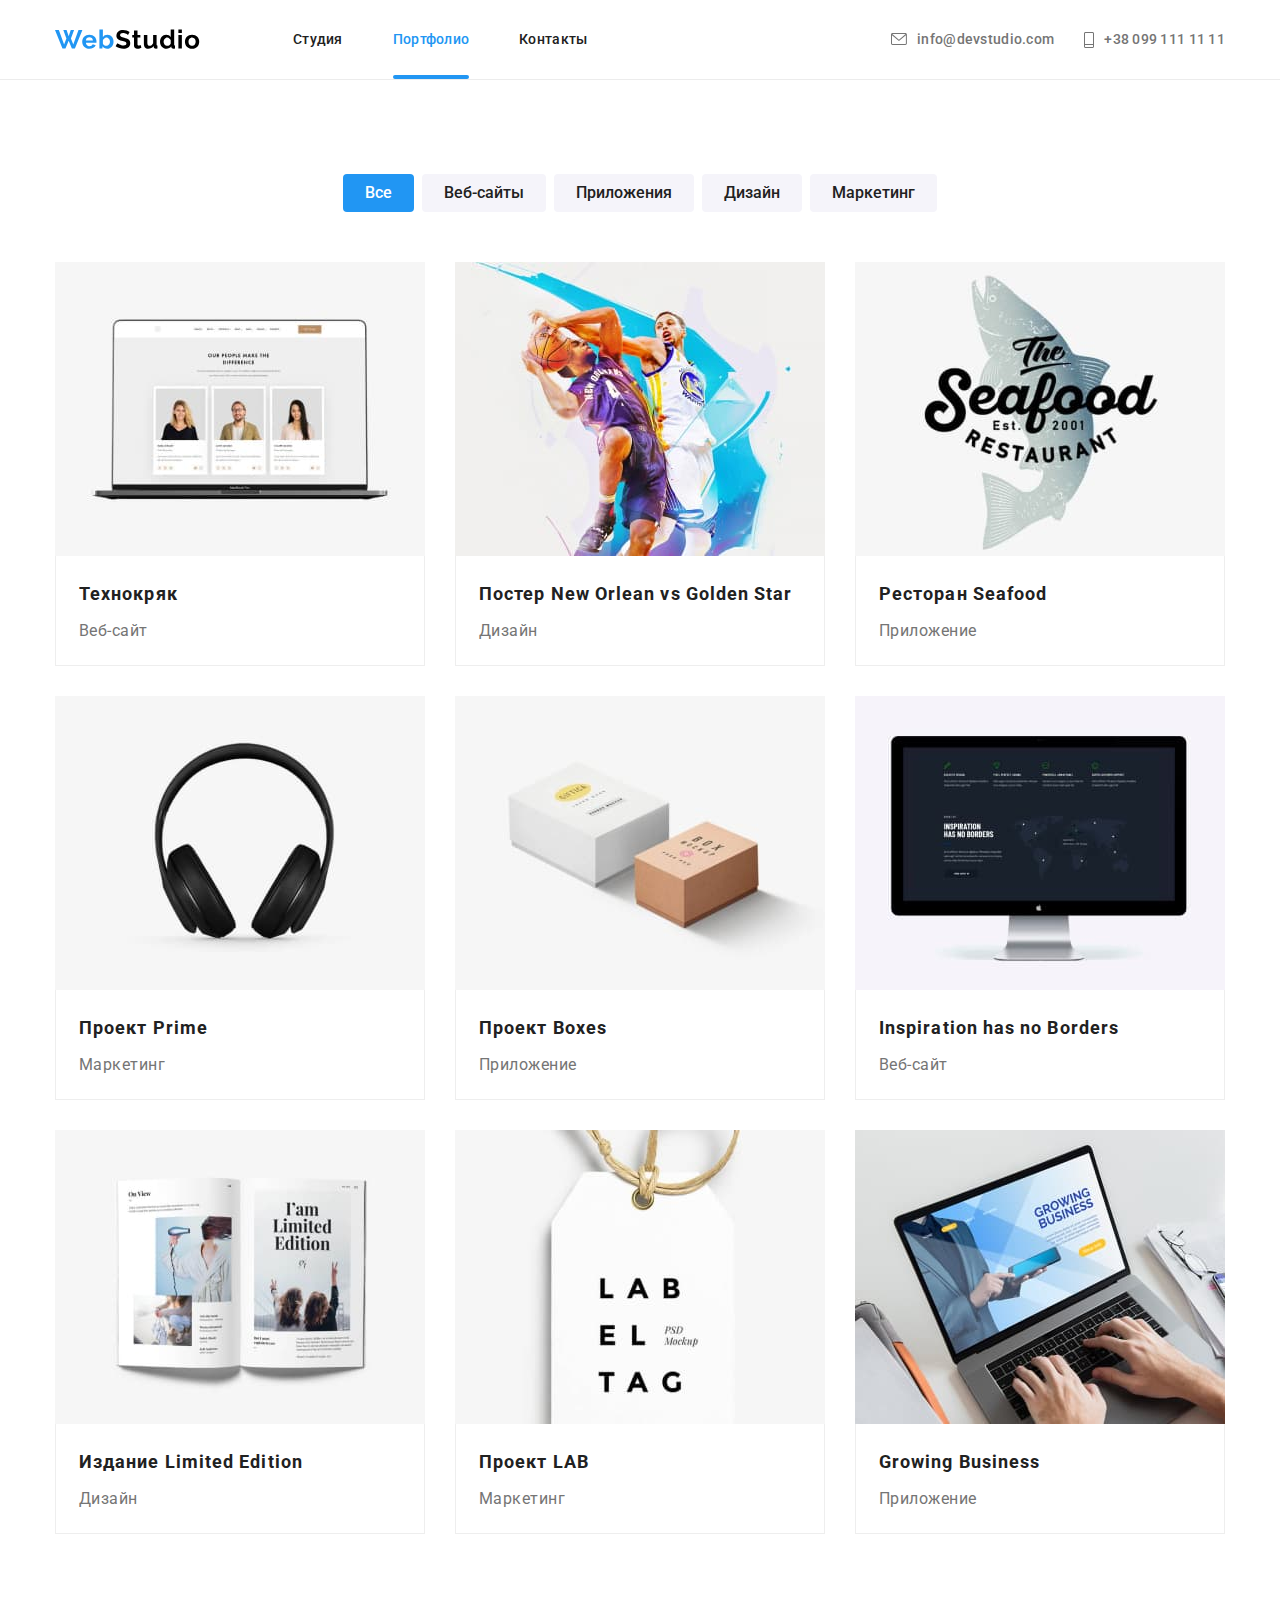
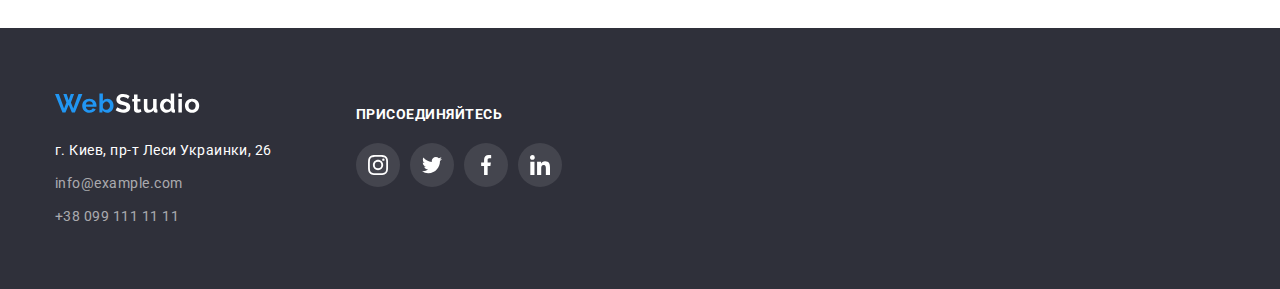
==== portfolio.html @ fe636552 "набил html по форме" ====
<!DOCTYPE html>
<html lang="ru">
<!--HEAD-->

<head>

    <meta charset="UTF-8">
    <meta http-equiv="X-UA-Compatible" content="IE=edge">
    <meta name="viewport" content="width=device-width, initial-scale=1.0">
    <title>Portfolio</title>
    <link rel="preconnect" href="https://fonts.googleapis.com">
    <link rel="preconnect" href="https://fonts.gstatic.com" crossorigin>
    <link
        href="https://fonts.googleapis.com/css2?family=Raleway:wght@700&family=Roboto:wght@400;500;700;900&display=swap"
        rel="stylesheet">
    <link rel="stylesheet"
        href="https://cdnjs.cloudflare.com/ajax/libs/modern-normalize/1.1.0/modern-normalize.min.css">

    <link rel="stylesheet" href="./CSS/styles.css">
</head>

<body class="body">
    <!-- HEADER-->
    <header class="page-header">
        <div class="container page-header-container">

            <nav class="page-nav">

                <a class="link-logo" href="./index.html">
                    <svg class="logo" width="145" height="31">
                        <use href="./images/icons.svg#logo_header"></use>
                    </svg>
                </a>
                <ul class="menu list">
                    <li class="menu-item">
                        <a class="menu-link link " href="./index.html">Студия</a>
                    </li>
                    <li class="menu-item">
                        <a class="menu-link link active" href="">Портфолио</a>
                    </li>
                    <li class="menu-item">
                        <a class="menu-link link" href="">Контакты</a>
                    </li>
                </ul>
            </nav>

            <ul class="list list-contacts">
                <li><a class="link link-mail" href="mailto:info@devstudio.com">
                        <svg class="mail-icon" width="16" height="12">
                            <use href="./images/icons.svg#mail_icon">
                            </use>
                        </svg> info@devstudio.com</a></li>
                <li><a class="link link-tel" href="tel:+380991111111">
                        <svg class="tel-icon" width="10" height="16">
                            <use href="./images/icons.svg#tel_icon">

                            </use>
                        </svg> +38 099 111 11 11</a></li>
            </ul>

        </div>
    </header>
    <!-- Main-->
    <main>
        <!--================Портфолио=====================-->
        <section class="section portfolio-section">
            <div class="container">
                <h1 class="main-title">Портфолио</h1>
                <ul class="list button-list">
                    <li><button class="nav-btn nav-btn-active " type="button">Все</button></li>
                    <li><button class="nav-btn" type="button">Веб-сайты</button></li>
                    <li><button class="nav-btn" type="button">Приложения</button></li>
                    <li><button class="nav-btn" type="button">Дизайн</button></li>
                    <li><button class="nav-btn" type="button">Маркетинг</button></li>
                </ul>

                <ul class="list portfolio-list">
                    <li class="portfolio-list-item">

                        <a class="portfolio-list-link link" href="">
                            <div class="portfolio-wrapper">
                                <img src="./images/portfolio-one.jpg" alt="включенный ноутбок с вебсайтом" width="370">
                                <p class="overlay">
                                    Технокряк это современная площадка распространения коронавируса. Компании используют
                                    эту
                                    платформу для цифрового
                                    шпионажа и атак на защищённые сервера конкурентов.
                                </p>
                            </div>
                            <div class="portfolio-img-thumb">
                                <h2 class="portfolio-list-title">Технокряк</h2>
                                <p class="portfolio-list-text">Веб-сайт</p>
                            </div>
                        </a>
                    </li>
                    <li class="portfolio-list-item">
                        <a class="portfolio-list-link link" href="">
                            <div class="portfolio-wrapper">
                                <img src="./images/portfolio-two.jpg" alt="два баскетболиста играют" width="370">
                                <p class="overlay">
                                    Технокряк это современная площадка распространения коронавируса. Компании используют
                                    эту
                                    платформу для цифрового
                                    шпионажа и атак на защищённые сервера конкурентов.
                                </p>
                            </div>
                            <div class="portfolio-img-thumb">
                                <h2 lang="en" class="portfolio-list-title">Постер New Orlean vs Golden Star</h2>
                                <p class="portfolio-list-text">Дизайн</p>
                            </div>
                        </a>
                    </li>
                    <li class="portfolio-list-item">
                        <a class="portfolio-list-link link" href="">
                            <div class="portfolio-wrapper">
                                <img src="./images/portfolio-three.jpg" alt="логотип ресторана" width="370">
                                <p class="overlay">
                                    Технокряк это современная площадка распространения коронавируса. Компании используют
                                    эту
                                    платформу для цифрового
                                    шпионажа и атак на защищённые сервера конкурентов.
                                </p>
                            </div>
                            <div class="portfolio-img-thumb">
                                <h2 class="portfolio-list-title">Ресторан Seafood</h2>
                                <p class="portfolio-list-text">Приложение</p>
                            </div>
                        </a>
                    </li>
                    <li class="portfolio-list-item">
                        <a class="portfolio-list-link link" href="">
                            <div class="portfolio-wrapper">
                                <img src="./images/portfolio-four.jpg" alt="наушники" width="370">
                                <p class="overlay">
                                    Технокряк это современная площадка распространения коронавируса. Компании используют
                                    эту
                                    платформу для цифрового
                                    шпионажа и атак на защищённые сервера конкурентов.
                                </p>
                            </div>
                            <div class="portfolio-img-thumb">
                                <h2 class="portfolio-list-title">Проект Prime</h2>
                                <p class="portfolio-list-text">Маркетинг</p>
                            </div>
                        </a>
                    </li>
                    <li class="portfolio-list-item">
                        <a class="portfolio-list-link link" href="">
                            <div class="portfolio-wrapper">
                                <img src="./images/portfolio-five.jpg" alt="две прямоугольные коробки" width="370">
                                <p class="overlay">
                                    Технокряк это современная площадка распространения коронавируса. Компании используют
                                    эту
                                    платформу для цифрового
                                    шпионажа и атак на защищённые сервера конкурентов.
                                </p>
                            </div>
                            <div class="portfolio-img-thumb">
                                <h2 class="portfolio-list-title">Проект Boxes</h2>
                                <p class="portfolio-list-text">Приложение</p>
                            </div>
                        </a>
                    </li>
                    <li class="portfolio-list-item">
                        <a class="portfolio-list-link link" href="">
                            <div class="portfolio-wrapper">
                                <img src="./images/portfolio-six.jpg" alt="включенный монитор" width="370">
                                <p class="overlay">
                                    Технокряк это современная площадка распространения коронавируса. Компании используют
                                    эту
                                    платформу для цифрового
                                    шпионажа и атак на защищённые сервера конкурентов.
                                </p>
                            </div>
                            <div class="portfolio-img-thumb">
                                <h2 lang="en" class="portfolio-list-title">Inspiration has no Borders</h2>
                                <p class="portfolio-list-text">Веб-сайт</p>
                            </div>
                        </a>
                    </li>
                    <li class="portfolio-list-item">
                        <a class="portfolio-list-link link" href="">
                            <div class="portfolio-wrapper">
                                <img src="./images/portfolio-seven.jpg" alt="открытый журнал с иллюстрациями"
                                    width="370">
                                <p class="overlay">
                                    Технокряк это современная площадка распространения коронавируса. Компании используют
                                    эту
                                    платформу для цифрового
                                    шпионажа и атак на защищённые сервера конкурентов.
                                </p>
                            </div>
                            <div class="portfolio-img-thumb">
                                <h2 class="portfolio-list-title">Издание Limited Edition</h2>
                                <p class="portfolio-list-text">Дизайн</p>
                            </div>
                        </a>
                    </li>
                    <li class="portfolio-list-item">
                        <a class="portfolio-list-link link" href="">
                            <div class="portfolio-wrapper">
                                <img src="./images/portfolio-eight.jpg" alt="бирка от товара" width="370">
                                <p class="overlay">
                                    Технокряк это современная площадка распространения коронавируса. Компании используют
                                    эту
                                    платформу для цифрового
                                    шпионажа и атак на защищённые сервера конкурентов.
                                </p>
                            </div>
                            <div class="portfolio-img-thumb">
                                <h2 class="portfolio-list-title">Проект LAB</h2>
                                <p class="portfolio-list-text">Маркетинг</p>
                            </div>
                        </a>
                    </li>

                    <li class="portfolio-list-item">
                        <a class="portfolio-list-link link" href="">
                            <div class="portfolio-wrapper">
                                <img src="./images/portfolio-nine.jpg" alt="работник за ноутбуком" width="370">
                                <p class="overlay">
                                    Технокряк это современная площадка распространения коронавируса. Компании используют
                                    эту
                                    платформу для цифрового
                                    шпионажа и атак на защищённые сервера конкурентов.
                                </p>
                            </div>
                            <div class="portfolio-img-thumb">
                                <h2 lang="en" class="portfolio-list-title">Growing Business</h2>
                                <p class="portfolio-list-text">Приложение</p>
                            </div>
                        </a>
                    </li>
                </ul>
            </div>
        </section>


        <!-- Footer-->
        <footer class="footer-section">
            <div class="container footer-container">
                <div class="footer-left">
                    <a class="footer-logo link-logo" href="./index.html">
                        <svg class="logo" width="145" height="31">
                            <use href="./images/icons.svg#logo_footer"></use>
                        </svg>
                    </a>
                    <address class="adress">
                        <ul class="list ">
                            <li class="footer-list-item"><a class="link map "
                                    href="https://goo.gl/maps/AcnR4fPmc63in2pY8" target="_blank"
                                    rel="noreferrer noopener">г.
                                    Киев, пр-т
                                    Леси Украинки,
                                    26</a></li>
                            <li class="footer-list-item"><a class="link footer-link"
                                    href="mailto:info@example.com">info@example.com</a>
                            </li>
                            <li class="footer-list-item"><a class="link footer-link" href="tel:+380991111111">+38 099
                                    111 11
                                    11</a>
                            </li>
                        </ul>
                    </address>
                </div>

                <div class="footer-right">
                    <p class="footer-right-text">присоединяйтесь</p>
                    <ul class="social-list list">
                        <li class="soshial-list-item">
                            <a class="social-list-link footer-social-list-link" href="">
                                <svg class="social-list-icon footer-social-list-icon" width="20" height="20">
                                    <use href="./images/icons.svg#instagram">

                                    </use>
                                </svg>
                            </a>
                        </li>
                        <li class="social-list-item">
                            <a class="social-list-link footer-social-list-link" href="">
                                <svg class="social-list-icon footer-social-list-icon" width="20" height="20">
                                    <use href="./images/icons.svg#twitter">

                                    </use>
                                </svg>
                            </a>
                        </li>
                        <li class="social-list-item">
                            <a class="social-list-link footer-social-list-link" href="">
                                <svg class="social-list-icon footer-social-list-icon" width="20" height="20">
                                    <use href="./images/icons.svg#facebook">

                                    </use>
                                </svg>
                            </a>
                        </li>
                        <li class="social-list-item">
                            <a class="social-list-link footer-social-list-link" href="">
                                <svg class="social-list-icon footer-social-list-icon" width="20" height="20">
                                    <use href="./images/icons.svg#linkedin">

                                    </use>
                                </svg>
                            </a>
                        </li>
                    </ul>


                </div>
            </div>
        </footer>
    </main>
</body>

</html>
---- CSS/styles.css ----
:root {
    --primary-text-color: #212121;
    --acent-color: #2196F3;
    --secondary-text-color: #757575;
    --white-color: #FFFFFF;
    --background-color: #2F303A;
    --footer-link-color: rgba(255, 255, 255, 0.6);
    --nav-button-bg-color: #F5F4FA;
    --portfolio-thumb-border-color: #EEEEEE;
    --team-social-list-and-cliends-icon-color: #AFB1B8;
    --portfolio-overlay-background: rgba(33, 150, 243, 0.9);
    --transition-delay-and-duration: 250ms cubic-bezier(0.4, 0, 0.2, 1);
}

h1,
h2,
h3,
h4,
p {
    margin-top: 0;
    margin-bottom: 0;
}


*::before,
*::after {
    box-sizing: inherit;
}

ul,
ol {
    margin-top: 0;
    margin-bottom: 0;
    padding-left: 0;
}

/* Но в домашке так делать не разрешается*/
img {
    display: block;
}

.container {
    width: 1200px;
    margin-left: auto;
    margin-right: auto;
    padding-left: 15px;
    padding-right: 15px;
}



.body {
    font-family: 'Roboto', sans-serif;
    color: var(--primary-text-color);
    letter-spacing: 0.03em;
}

button {
    cursor: pointer;
}

/*Сброс стилей для ссылок */
.link,
.link-logo {
    text-decoration: none;
    transition: color var(--transition-delay-and-duration);
}

/*Сброс стилей для списков*/
.list {
    list-style: none;
}

/*======================COMPONENTS==========================*/

.section {
    padding-top: 94px;
    padding-bottom: 94px;
}

.section-title {
    font-weight: 700;
    font-size: 36px;
    line-height: 1.17;
    text-align: center;
    margin-bottom: 50px;

}

.features-list-title,
.team-list-title {
    margin-bottom: 10px;
}

/*Логотип*/
.link-logo {
    width: 145px;
    height: 31px;
}


.section {
    padding-top: 94px;
    padding-bottom: 94px;
}

.adress {
    font-style: normal;
}


/*======================/COMPONENTS==========================*/


/*======================HEADER========================*/
.page-header {
    border-bottom: 1px solid #ECECEC;
    padding-top: 24px;
    padding-bottom: 24px;

}

.page-header-container {
    display: flex;
    align-items: center;
    justify-content: space-between;



}

.page-nav {
    display: flex;
    align-items: center;

}

.menu {
    display: flex;
    align-items: center;
}

.list-contacts {
    display: flex;
    align-items: center;


}

.page-nav .link-logo {
    margin-right: 93px;
}

.menu-item:not(:last-child) {
    margin-right: 50px;
}

.menu-link,
.link-mail,
.link-tel {
    font-weight: 500;
    font-size: 14px;
    line-height: 1.14;
    letter-spacing: 0.02em;
    color: inherit;


}

.link-mail,
.link-tel {
    display: flex;
    align-items: center;
    column-gap: 10px;
    color: var(--secondary-text-color);

}

.mail-icon,
.tel-icon {
    fill: currentColor;

}

.link-mail {
    margin-right: 30px;
}

.page-header-container .link:hover,
.page-header-container .link:focus {
    color: var(--acent-color)
}

.active {
    color: var(--acent-color);
    display: block;
    position: relative;
}

.active::after {
    position: absolute;
    display: block;
    content: '';
    width: 100%;
    height: 4px;
    bottom: 0px;
    left: 0px;
    transform: translateY(32px);
    border-radius: 2px;
    background-color: var(--acent-color);


}


/*========================HERO============================*/
.hero-section {
    background-color: #C4C4C4;
    padding-top: 200px;
    padding-bottom: 200px;
    max-width: 1600px;
    margin: 0 auto;
    background-image: linear-gradient(rgba(47, 48, 58, 0.4), rgba(47, 48, 58, 0.4)), url(../images/hero-img.jpg);
    background-repeat: no-repeat;
    background-position: center;
    background-size: cover
}




.hero-title {
    font-weight: 900;
    font-size: 44px;
    line-height: 1.36;
    text-align: center;
    letter-spacing: 0.06em;
    text-transform: uppercase;
    color: var(--white-color);
    margin-bottom: 30px;

}

.modal-btn {
    display: block;
    margin: 0px auto;
    padding-left: 32px;
    padding-right: 32px;
    padding-top: 10px;
    padding-bottom: 10px;
    min-width: 200px;
    min-height: 50px;
    border: none;
    font-weight: 700;
    font-size: 16px;
    line-height: 1.88;
    letter-spacing: 0.06em;
    color: #FFFFFF;
    background-color: var(--acent-color);
    box-shadow: 0px 4px 4px rgba(0, 0, 0, 0.15);
    border-radius: 4px;
    transition: background-color var(--transition-delay-and-duration);
}

.modal-btn:hover,
.modal-btn:focus {
    background-color: #188CE8;
}


/*========================/HERO============================*/


/*=========Особенности(features)=========*/
.features {
    padding-top: 94px;
    padding-bottom: 0px;

}

/*скрываем заголовок */
.features-title {
    position: absolute;
    top: -999999em;
    left: auto;
    width: 1px;
    height: 1px;
    overflow: hidden;
}

.features-list {
    display: flex;
    /*justify-content: space-between;*/
    flex-wrap: wrap;
    gap: 30px;


}

.features-list-box {
    display: flex;
    justify-content: center;
    align-items: center;
    width: 270px;
    height: 120px;
    background-color: #F5F4FA;
    border-radius: 4px;
    margin-bottom: 30px;

}

.features-list-item {
    /* width: 270px;*/
    width: calc((100% - 90px)/4);
}

/*.features-list-item:not(:last-child) {
    margin-right: 30px;
}*/

.features-list-title {
    font-weight: 700;
    font-size: 14px;
    line-height: 1.14;
    text-transform: uppercase;


}

.features-list-text {
    font-size: 14px;
    line-height: 1.71;
    /* or 171% */
    color: var(--secondary-text-color);
}

/*=========/Особенности(features)=========*/



/*=========Чем мы занимаемся=========*/
.work-list {
    display: flex;
    /* как вариант можно использовать justify-content: space-between;*/
    gap: 30px;
    flex-wrap: wrap;

}

.work-list-item {
    position: relative;
}

.work-list-img-thumb {
    position: absolute;
    width: 370px;
    height: 70px;
    padding-top: 27px;
    padding-bottom: 27px;
    background: rgba(47, 48, 58, 0.8);
    transform: translateY(-100%);
    font-weight: 700;
    font-size: 14px;
    line-height: 1.14;
    text-align: center;
    letter-spacing: 0.03em;
    text-transform: uppercase;
    color: var(--white-color);
}

/*=========/Чем мы занимаемся=========*/


/*=========Наша команда(Team)=========*/
.team-section {
    background: #F5F4FA;
    ;
}

.team-list {
    display: flex;
    flex-wrap: wrap;
    /*перенос элементов, если 
    еще будут добавляться карточки с работниками*/
    column-gap: 30px;


}

.team-list-title {
    font-weight: 500;
    font-size: 16px;
    line-height: 1.19;
    text-align: center;


}

.team-list-thumb {
    padding: 30px 10px;
    /*Поставил левый и правый паддинг, чтобы текст не 
    прилипал к краям блока*/
}

.team-list-item {
    background: #FFFFFF;
    width: calc((100% - 90px)/4);
    box-shadow: 0px 1px 3px rgba(0, 0, 0, 0.12), 0px 1px 1px rgba(0, 0, 0, 0.14), 0px 2px 1px rgba(0, 0, 0, 0.2);
    border-radius: 0px 0px 4px 4px;
    /* Надо задавать ширину флекс елементам,
    calc((100% - кол-во_зазоров_в_строке * значение_одного_зазора) 
    / кол-во_элементов_в_строке)*/

}

.team-list-text {

    font-size: 16px;
    line-height: 1.19;
    text-align: center;
    margin-bottom: 16px;


    color: var(--secondary-text-color);

}

.social-list {
    display: flex;
    justify-content: center;
    column-gap: 10px;
}

.social-list-link {
    display: flex;
    width: 44px;
    height: 44px;
    border-radius: 50%;
    background-color: var(--white-color);
    justify-content: center;
    align-items: center;
    transition: background-color var(--transition-delay-and-duration);

}

.social-list-link:hover,
.social-list-link:focus {
    background-color: var(--acent-color)
}

.social-list-icon {
    fill: var(--team-social-list-and-cliends-icon-color);
    transition: fill var(--transition-delay-and-duration);
}

.social-list-link:hover .social-list-icon,
.social-list-link:focus .social-list-icon {
    fill: var(--white-color);
}

/*=========/Наша команда(Team)=========*/
/*============Постоянные клиенты=========*/
.clients-list {
    display: flex;
    justify-content: center;
    column-gap: 30px;
    flex-wrap: wrap;

}

.clients-link {
    display: flex;
    justify-content: center;
    align-items: center;
    width: 170px;
    height: 90px;
    border: 1px solid var(--team-social-list-and-cliends-icon-color);
    border-radius: 4px;
    color: var(--team-social-list-and-cliends-icon-color);
    transition: border-color var(--transition-delay-and-duration),
        color var(--transition-delay-and-duration);

}

.clients-icon {
    fill: currentColor;

}


.clients-link:hover,
.clients-link:focus {
    border-color: var(--acent-color);
    color: var(--acent-color);

}

/*===========Footer=================*/
.footer-section {
    background-color: var(--background-color);
    padding-top: 60px;
    padding-bottom: 60px;

}

.footer-container {
    display: flex;
    column-gap: 70px;
    align-items: baseline;
}

.footer-left {
    min-width: 231px;
}

.footer-logo {
    display: block;
    margin-bottom: 20px;
    width: 145px;
    height: 31px;



}

.footer-list-item:not(:last-child) {
    margin-bottom: 9px;
}

.map,
.footer-link {
    font-size: 14px;
    line-height: 1.71;
    color: var(--white-color);


}

.footer-link {
    color: var(--footer-link-color);
}

.map:focus,
.map:hover {
    color: var(--acent-color);
}

.footer-link:hover,
.footer-link:focus {
    color: var(--acent-color);


}

.footer-right-text {
    font-weight: 700;
    font-size: 14px;
    line-height: 1.14;
    text-transform: uppercase;
    color: var(--white-color);
    margin-bottom: 20px;
}

.footer-social-list-link {
    background-color: rgba(255, 255, 255, 0.1);

}

.footer-social-list-icon {
    fill: var(--white-color);
}



/*===========/Footer=================*/


/*=====================================Portfolio============================================*/
/*Заголовок будет скрыт, поэтому применил параметры с Н1 главной страницы*/
/*скрываем заголовок */


.main-title {

    position: absolute;
    top: -999999em;
    left: auto;
    width: 1px;
    height: 1px;
    overflow: hidden;
}


/*=====================Кнопки портфолио=====================*/
.button-list {
    display: flex;
    justify-content: center;
    column-gap: 8px;
}

.nav-btn {
    /*display: block;*/
    font-family: 'Roboto', sans-serif;
    font-weight: 500;
    font-size: 16px;
    line-height: 1.63;
    text-align: center;
    cursor: pointer;
    color: var(--primary-text-color);
    background-color: var(--nav-button-bg-color);
    border-radius: 4px;
    border: none;
    padding: 6px 22px;
    transition: color var(--transition-delay-and-duration), background-color var(--transition-delay-and-duration);





}

.nav-btn:focus,
.nav-btn:hover {
    color: var(--white-color);
    background-color: var(--acent-color);
    box-shadow: 0px 3px 1px rgba(0, 0, 0, 0.1), 0px 1px 2px rgba(0, 0, 0, 0.08), 0px 2px 2px rgba(0, 0, 0, 0.12);
}

.nav-btn-active {
    background-color: var(--acent-color);
    color: var(--white-color);
}

.button-list {
    margin-bottom: 50px;
}

/*=========================Выполненные проекты=========================*/

.portfolio-list {
    display: flex;
    flex-wrap: wrap;
    gap: 30px;

}

.portfolio-list-item {
    width: calc((100% - 60px)/3);
}

.portfolio-list-link {
    display: block;
}

.portfolio-list-link:hover,
.portfolio-list-link:focus {
    box-shadow: 0px 1px 1px rgba(0, 0, 0, 0.12), 0px 4px 4px rgba(0, 0, 0, 0.06), 1px 4px 6px rgba(0, 0, 0, 0.16);
}

.portfolio-list-title {
    font-weight: 700;
    font-size: 18px;
    line-height: 2;
    letter-spacing: 0.06em;
    margin-bottom: 4px;
    color: var(--primary-text-color);
}

.portfolio-list-text {

    font-size: 16px;
    line-height: 1.88;
    color: var(--secondary-text-color);

}

.portfolio-img-thumb {
    padding-left: 23px;
    padding-right: 23px;
    padding-top: 20px;
    padding-bottom: 19px;
    border: 1px solid var(--portfolio-thumb-border-color);
    border-top: none;

}

/*================Overlay=====================*/
.portfolio-wrapper {
    position: relative;
    overflow: hidden;
}

.overlay {
    position: absolute;
    top: 0px;
    left: 0px;
    width: 100%;
    height: 100%;
    transform: translate(0, 100%);
    transition: transform var(--transition-delay-and-duration);
    color: var(--white-color);
    background-color: var(--portfolio-overlay-background);
    font-size: 18px;
    line-height: 1.56;
    letter-spacing: 0.03em;
    padding: 63px 24px;


}


.portfolio-list-link:focus .overlay,
.portfolio-list-link:hover .overlay {
    transform: translateY(0%);

}


/*===========/Portfolio=================*/
/*===============MODAL WINDOW==============*/
.backdrop {
    position: fixed;
    z-index: 100;
    top: 0px;
    left: 0px;
    width: 100%;
    height: 100%;
    background-color: rgba(0, 0, 0, 0.2);
    ;
    transition: visibility var(--transition-delay-and-duration),
        opacity var(--transition-delay-and-duration);
}

/*.backdrop.is-hidden {
    opacity: 0;
    visibility: hidden;
    pointer-events: none;
}
*/
.modal {

    position: absolute;
    top: 50%;
    left: 50%;
    transform: translate(-50%, -50%);
    width: 528px;
    height: 581px;
    background-color: #FFFFFF;
    box-shadow: 0px 1px 3px rgba(0, 0, 0, 0.12), 0px 1px 1px rgba(0, 0, 0, 0.14), 0px 2px 1px rgba(0, 0, 0, 0.2);
    border-radius: 4px;
    padding: 40px 40px;

}

.modal-close-btn {
    position: absolute;
    top: 8px;
    right: 8px;
    display: flex;
    justify-content: center;
    align-items: center;
    width: 30px;
    height: 30px;
    padding: 0;
    background: #FFFFFF;
    border: 1px solid rgba(0, 0, 0, 0.1);
    border-radius: 50%;
    transition: border-color, var(--transition-delay-and-duration);
}

.modal-close-btn:focus,
.modal-close-btn:hover {
    border-color: var(--acent-color);

}

.modal-close-btn-icon {
    transition: fill var(--transition-delay-and-duration);
}

.modal-close-btn:focus .modal-close-btn-icon,
.modal-close-btn:hover .modal-close-btn-icon {
    fill: var(--acent-color);
}
.modal-form-main-text{
    font-weight: 700;
        font-size: 20px;
        line-height: 1.15;
        text-align: center;
             color: var(--primary-text-color);
}
.contact-form-input{
    display: block;
}



/*====================FORM========================*/
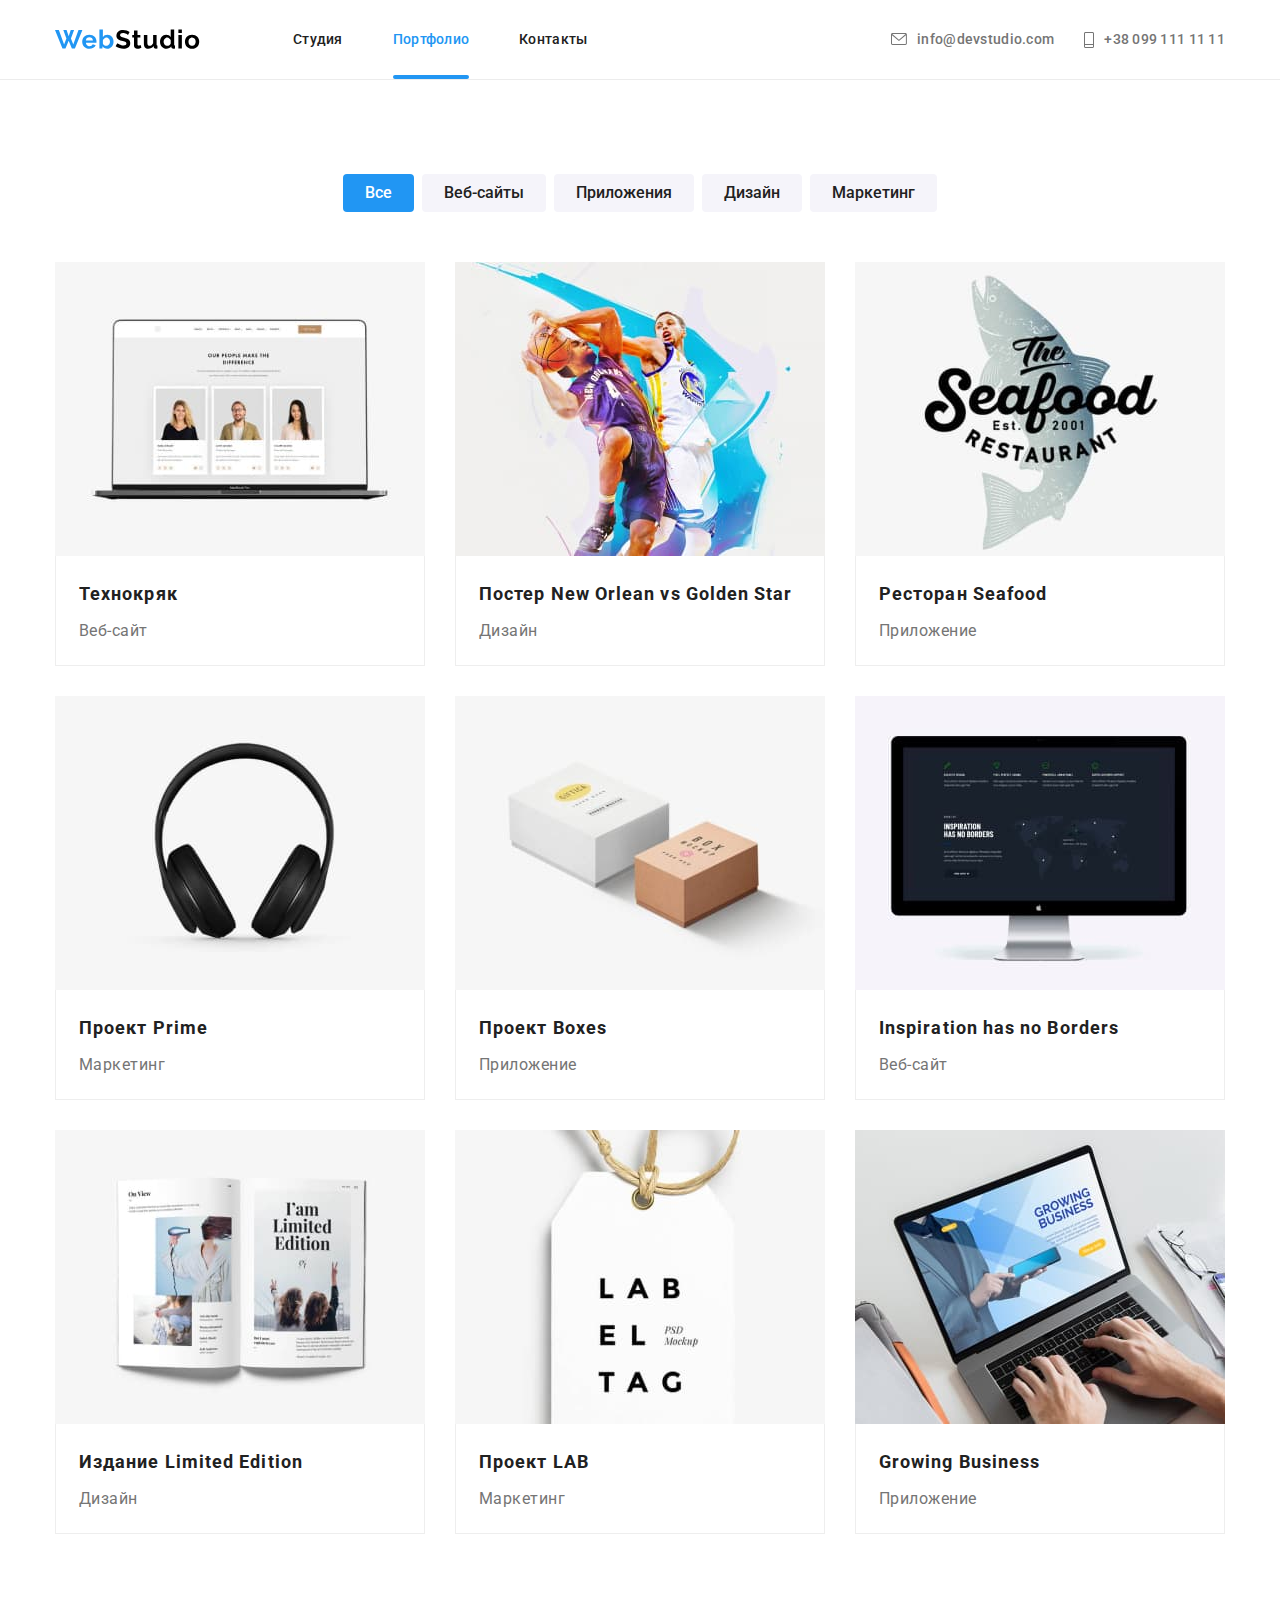
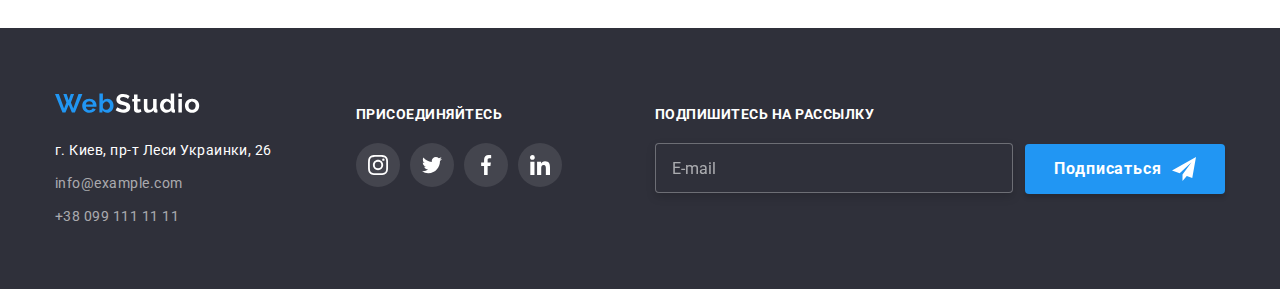
==== commit a8f613ae: "финиш" ====
--- a/portfolio.html
+++ b/portfolio.html
@@ -271,7 +271,6 @@
                             <a class="social-list-link footer-social-list-link" href="">
                                 <svg class="social-list-icon footer-social-list-icon" width="20" height="20">
                                     <use href="./images/icons.svg#instagram">
-
                                     </use>
                                 </svg>
                             </a>
@@ -280,7 +279,6 @@
                             <a class="social-list-link footer-social-list-link" href="">
                                 <svg class="social-list-icon footer-social-list-icon" width="20" height="20">
                                     <use href="./images/icons.svg#twitter">
-
                                     </use>
                                 </svg>
                             </a>
@@ -289,7 +287,6 @@
                             <a class="social-list-link footer-social-list-link" href="">
                                 <svg class="social-list-icon footer-social-list-icon" width="20" height="20">
                                     <use href="./images/icons.svg#facebook">
-
                                     </use>
                                 </svg>
                             </a>
@@ -298,15 +295,27 @@
                             <a class="social-list-link footer-social-list-link" href="">
                                 <svg class="social-list-icon footer-social-list-icon" width="20" height="20">
                                     <use href="./images/icons.svg#linkedin">
-
                                     </use>
                                 </svg>
                             </a>
                         </li>
                     </ul>
-
-
                 </div>
+                <div>
+                    <form>
+                        <p class="footer-right-text">Подпишитесь на рассылку</p>
+                        <div class="footer-form-wrapper">
+                            <input type="email" class="footer-form-input" required placeholder="E-mail">
+
+                            <button class="footer-btn modal-btn" type="submit">
+                                <span>Подписаться</span><svg class="footer-icon-send" width="24" height="24">
+                                    <use href="./images/icons.svg#icon_send"></use>
+                                </svg></button>
+
+                        </div>
+                    </form>
+                </div>
+
             </div>
         </footer>
     </main>
--- a/CSS/styles.css
+++ b/CSS/styles.css
@@ -1,15 +1,15 @@
 :root {
-    --primary-text-color: #212121;
-    --acent-color: #2196F3;
-    --secondary-text-color: #757575;
-    --white-color: #FFFFFF;
-    --background-color: #2F303A;
-    --footer-link-color: rgba(255, 255, 255, 0.6);
-    --nav-button-bg-color: #F5F4FA;
-    --portfolio-thumb-border-color: #EEEEEE;
-    --team-social-list-and-cliends-icon-color: #AFB1B8;
-    --portfolio-overlay-background: rgba(33, 150, 243, 0.9);
-    --transition-delay-and-duration: 250ms cubic-bezier(0.4, 0, 0.2, 1);
+  --primary-text-color: #212121;
+  --acent-color: #2196f3;
+  --secondary-text-color: #757575;
+  --white-color: #ffffff;
+  --background-color: #2f303a;
+  --footer-link-color: rgba(255, 255, 255, 0.6);
+  --nav-button-bg-color: #f5f4fa;
+  --portfolio-thumb-border-color: #eeeeee;
+  --team-social-list-and-cliends-icon-color: #afb1b8;
+  --portfolio-overlay-background: rgba(33, 150, 243, 0.9);
+  --transition-delay-and-duration: 250ms cubic-bezier(0.4, 0, 0.2, 1);
 }
 
 h1,
@@ -17,301 +17,280 @@
 h3,
 h4,
 p {
-    margin-top: 0;
-    margin-bottom: 0;
-}
-
+  margin-top: 0;
+  margin-bottom: 0;
+}
 
 *::before,
 *::after {
-    box-sizing: inherit;
+  box-sizing: inherit;
 }
 
 ul,
 ol {
-    margin-top: 0;
-    margin-bottom: 0;
-    padding-left: 0;
+  margin-top: 0;
+  margin-bottom: 0;
+  padding-left: 0;
 }
 
 /* Но в домашке так делать не разрешается*/
 img {
-    display: block;
+  display: block;
 }
 
 .container {
-    width: 1200px;
-    margin-left: auto;
-    margin-right: auto;
-    padding-left: 15px;
-    padding-right: 15px;
-}
-
-
+  width: 1200px;
+  margin-left: auto;
+  margin-right: auto;
+  padding-left: 15px;
+  padding-right: 15px;
+}
 
 .body {
-    font-family: 'Roboto', sans-serif;
-    color: var(--primary-text-color);
-    letter-spacing: 0.03em;
+  font-family: 'Roboto', sans-serif;
+  color: var(--primary-text-color);
+  letter-spacing: 0.03em;
 }
 
 button {
-    cursor: pointer;
+  cursor: pointer;
 }
 
 /*Сброс стилей для ссылок */
 .link,
 .link-logo {
-    text-decoration: none;
-    transition: color var(--transition-delay-and-duration);
+  text-decoration: none;
+  transition: color var(--transition-delay-and-duration);
 }
 
 /*Сброс стилей для списков*/
 .list {
-    list-style: none;
+  list-style: none;
 }
 
 /*======================COMPONENTS==========================*/
 
 .section {
-    padding-top: 94px;
-    padding-bottom: 94px;
+  padding-top: 94px;
+  padding-bottom: 94px;
 }
 
 .section-title {
-    font-weight: 700;
-    font-size: 36px;
-    line-height: 1.17;
-    text-align: center;
-    margin-bottom: 50px;
-
+  font-weight: 700;
+  font-size: 36px;
+  line-height: 1.17;
+  text-align: center;
+  margin-bottom: 50px;
 }
 
 .features-list-title,
 .team-list-title {
-    margin-bottom: 10px;
+  margin-bottom: 10px;
 }
 
 /*Логотип*/
 .link-logo {
-    width: 145px;
-    height: 31px;
-}
-
+  width: 145px;
+  height: 31px;
+}
 
 .section {
-    padding-top: 94px;
-    padding-bottom: 94px;
+  padding-top: 94px;
+  padding-bottom: 94px;
 }
 
 .adress {
-    font-style: normal;
-}
-
-
+  font-style: normal;
+}
+.visually-hidden {
+  position: absolute;
+  width: 1px;
+  height: 1px;
+  margin: -1px;
+  padding: 0;
+  overflow: hidden;
+  border: 0;
+  clip: rect(0 0 0 0);
+}
 /*======================/COMPONENTS==========================*/
-
 
 /*======================HEADER========================*/
 .page-header {
-    border-bottom: 1px solid #ECECEC;
-    padding-top: 24px;
-    padding-bottom: 24px;
-
+  border-bottom: 1px solid #ececec;
+  padding-top: 24px;
+  padding-bottom: 24px;
 }
 
 .page-header-container {
-    display: flex;
-    align-items: center;
-    justify-content: space-between;
-
-
-
+  display: flex;
+  align-items: center;
+  justify-content: space-between;
 }
 
 .page-nav {
-    display: flex;
-    align-items: center;
-
+  display: flex;
+  align-items: center;
 }
 
 .menu {
-    display: flex;
-    align-items: center;
+  display: flex;
+  align-items: center;
 }
 
 .list-contacts {
-    display: flex;
-    align-items: center;
-
-
+  display: flex;
+  align-items: center;
 }
 
 .page-nav .link-logo {
-    margin-right: 93px;
+  margin-right: 93px;
 }
 
 .menu-item:not(:last-child) {
-    margin-right: 50px;
+  margin-right: 50px;
 }
 
 .menu-link,
 .link-mail,
 .link-tel {
-    font-weight: 500;
-    font-size: 14px;
-    line-height: 1.14;
-    letter-spacing: 0.02em;
-    color: inherit;
-
-
+  font-weight: 500;
+  font-size: 14px;
+  line-height: 1.14;
+  letter-spacing: 0.02em;
+  color: inherit;
 }
 
 .link-mail,
 .link-tel {
-    display: flex;
-    align-items: center;
-    column-gap: 10px;
-    color: var(--secondary-text-color);
-
+  display: flex;
+  align-items: center;
+  column-gap: 10px;
+  color: var(--secondary-text-color);
 }
 
 .mail-icon,
 .tel-icon {
-    fill: currentColor;
-
+  fill: currentColor;
 }
 
 .link-mail {
-    margin-right: 30px;
+  margin-right: 30px;
 }
 
 .page-header-container .link:hover,
 .page-header-container .link:focus {
-    color: var(--acent-color)
+  color: var(--acent-color);
 }
 
 .active {
-    color: var(--acent-color);
-    display: block;
-    position: relative;
+  color: var(--acent-color);
+  display: block;
+  position: relative;
 }
 
 .active::after {
-    position: absolute;
-    display: block;
-    content: '';
-    width: 100%;
-    height: 4px;
-    bottom: 0px;
-    left: 0px;
-    transform: translateY(32px);
-    border-radius: 2px;
-    background-color: var(--acent-color);
-
-
-}
-
+  position: absolute;
+  display: block;
+  content: '';
+  width: 100%;
+  height: 4px;
+  bottom: 0px;
+  left: 0px;
+  transform: translateY(32px);
+  border-radius: 2px;
+  background-color: var(--acent-color);
+}
 
 /*========================HERO============================*/
 .hero-section {
-    background-color: #C4C4C4;
-    padding-top: 200px;
-    padding-bottom: 200px;
-    max-width: 1600px;
-    margin: 0 auto;
-    background-image: linear-gradient(rgba(47, 48, 58, 0.4), rgba(47, 48, 58, 0.4)), url(../images/hero-img.jpg);
-    background-repeat: no-repeat;
-    background-position: center;
-    background-size: cover
-}
-
-
-
+  background-color: #c4c4c4;
+  padding-top: 200px;
+  padding-bottom: 200px;
+  max-width: 1600px;
+  margin: 0 auto;
+  background-image: linear-gradient(rgba(47, 48, 58, 0.4), rgba(47, 48, 58, 0.4)),
+    url(../images/hero-img.jpg);
+  background-repeat: no-repeat;
+  background-position: center;
+  background-size: cover;
+}
 
 .hero-title {
-    font-weight: 900;
-    font-size: 44px;
-    line-height: 1.36;
-    text-align: center;
-    letter-spacing: 0.06em;
-    text-transform: uppercase;
-    color: var(--white-color);
-    margin-bottom: 30px;
-
+  font-weight: 900;
+  font-size: 44px;
+  line-height: 1.36;
+  text-align: center;
+  letter-spacing: 0.06em;
+  text-transform: uppercase;
+  color: var(--white-color);
+  margin-bottom: 30px;
 }
 
 .modal-btn {
-    display: block;
-    margin: 0px auto;
-    padding-left: 32px;
-    padding-right: 32px;
-    padding-top: 10px;
-    padding-bottom: 10px;
-    min-width: 200px;
-    min-height: 50px;
-    border: none;
-    font-weight: 700;
-    font-size: 16px;
-    line-height: 1.88;
-    letter-spacing: 0.06em;
-    color: #FFFFFF;
-    background-color: var(--acent-color);
-    box-shadow: 0px 4px 4px rgba(0, 0, 0, 0.15);
-    border-radius: 4px;
-    transition: background-color var(--transition-delay-and-duration);
+  display: block;
+  margin: 0px auto;
+  padding-left: 10px;
+  padding-right: 10px;
+  padding-top: 10px;
+  padding-bottom: 10px;
+  min-width: 200px;
+  min-height: 50px;
+  border: none;
+  font-weight: 700;
+  font-size: 16px;
+  line-height: 1.88;
+  letter-spacing: 0.06em;
+  color: var(--white-color);
+  background-color: var(--acent-color);
+  box-shadow: 0px 4px 4px rgba(0, 0, 0, 0.15);
+  border-radius: 4px;
+  transition: background-color var(--transition-delay-and-duration);
 }
 
 .modal-btn:hover,
 .modal-btn:focus {
-    background-color: #188CE8;
-}
-
+  background-color: #188ce8;
+}
 
 /*========================/HERO============================*/
-
 
 /*=========Особенности(features)=========*/
 .features {
-    padding-top: 94px;
-    padding-bottom: 0px;
-
+  padding-top: 94px;
+  padding-bottom: 0px;
 }
 
 /*скрываем заголовок */
 .features-title {
-    position: absolute;
-    top: -999999em;
-    left: auto;
-    width: 1px;
-    height: 1px;
-    overflow: hidden;
+  position: absolute;
+  top: -999999em;
+  left: auto;
+  width: 1px;
+  height: 1px;
+  overflow: hidden;
 }
 
 .features-list {
-    display: flex;
-    /*justify-content: space-between;*/
-    flex-wrap: wrap;
-    gap: 30px;
-
-
+  display: flex;
+  /*justify-content: space-between;*/
+  flex-wrap: wrap;
+  gap: 30px;
 }
 
 .features-list-box {
-    display: flex;
-    justify-content: center;
-    align-items: center;
-    width: 270px;
-    height: 120px;
-    background-color: #F5F4FA;
-    border-radius: 4px;
-    margin-bottom: 30px;
-
+  display: flex;
+  justify-content: center;
+  align-items: center;
+  width: 270px;
+  height: 120px;
+  background-color: #f5f4fa;
+  border-radius: 4px;
+  margin-bottom: 30px;
 }
 
 .features-list-item {
-    /* width: 270px;*/
-    width: calc((100% - 90px)/4);
+  /* width: 270px;*/
+  width: calc((100% - 90px) / 4);
 }
 
 /*.features-list-item:not(:last-child) {
@@ -319,480 +298,558 @@
 }*/
 
 .features-list-title {
-    font-weight: 700;
-    font-size: 14px;
-    line-height: 1.14;
-    text-transform: uppercase;
-
-
+  font-weight: 700;
+  font-size: 14px;
+  line-height: 1.14;
+  text-transform: uppercase;
 }
 
 .features-list-text {
-    font-size: 14px;
-    line-height: 1.71;
-    /* or 171% */
-    color: var(--secondary-text-color);
+  font-size: 14px;
+  line-height: 1.71;
+  /* or 171% */
+  color: var(--secondary-text-color);
 }
 
 /*=========/Особенности(features)=========*/
-
-
 
 /*=========Чем мы занимаемся=========*/
 .work-list {
-    display: flex;
-    /* как вариант можно использовать justify-content: space-between;*/
-    gap: 30px;
-    flex-wrap: wrap;
-
+  display: flex;
+  /* как вариант можно использовать justify-content: space-between;*/
+  gap: 30px;
+  flex-wrap: wrap;
 }
 
 .work-list-item {
-    position: relative;
+  position: relative;
 }
 
 .work-list-img-thumb {
-    position: absolute;
-    width: 370px;
-    height: 70px;
-    padding-top: 27px;
-    padding-bottom: 27px;
-    background: rgba(47, 48, 58, 0.8);
-    transform: translateY(-100%);
-    font-weight: 700;
-    font-size: 14px;
-    line-height: 1.14;
-    text-align: center;
-    letter-spacing: 0.03em;
-    text-transform: uppercase;
-    color: var(--white-color);
+  position: absolute;
+  width: 370px;
+  height: 70px;
+  padding-top: 27px;
+  padding-bottom: 27px;
+  background: rgba(47, 48, 58, 0.8);
+  transform: translateY(-100%);
+  font-weight: 700;
+  font-size: 14px;
+  line-height: 1.14;
+  text-align: center;
+  letter-spacing: 0.03em;
+  text-transform: uppercase;
+  color: var(--white-color);
 }
 
 /*=========/Чем мы занимаемся=========*/
-
 
 /*=========Наша команда(Team)=========*/
 .team-section {
-    background: #F5F4FA;
-    ;
+  background: #f5f4fa;
 }
 
 .team-list {
-    display: flex;
-    flex-wrap: wrap;
-    /*перенос элементов, если 
+  display: flex;
+  flex-wrap: wrap;
+  /*перенос элементов, если 
     еще будут добавляться карточки с работниками*/
-    column-gap: 30px;
-
-
+  column-gap: 30px;
 }
 
 .team-list-title {
-    font-weight: 500;
-    font-size: 16px;
-    line-height: 1.19;
-    text-align: center;
-
-
+  font-weight: 500;
+  font-size: 16px;
+  line-height: 1.19;
+  text-align: center;
 }
 
 .team-list-thumb {
-    padding: 30px 10px;
-    /*Поставил левый и правый паддинг, чтобы текст не 
+  padding: 30px 10px;
+  /*Поставил левый и правый паддинг, чтобы текст не 
     прилипал к краям блока*/
 }
 
 .team-list-item {
-    background: #FFFFFF;
-    width: calc((100% - 90px)/4);
-    box-shadow: 0px 1px 3px rgba(0, 0, 0, 0.12), 0px 1px 1px rgba(0, 0, 0, 0.14), 0px 2px 1px rgba(0, 0, 0, 0.2);
-    border-radius: 0px 0px 4px 4px;
-    /* Надо задавать ширину флекс елементам,
+  background: #ffffff;
+  width: calc((100% - 90px) / 4);
+  box-shadow: 0px 1px 3px rgba(0, 0, 0, 0.12), 0px 1px 1px rgba(0, 0, 0, 0.14),
+    0px 2px 1px rgba(0, 0, 0, 0.2);
+  border-radius: 0px 0px 4px 4px;
+  /* Надо задавать ширину флекс елементам,
     calc((100% - кол-во_зазоров_в_строке * значение_одного_зазора) 
     / кол-во_элементов_в_строке)*/
-
 }
 
 .team-list-text {
-
-    font-size: 16px;
-    line-height: 1.19;
-    text-align: center;
-    margin-bottom: 16px;
-
-
-    color: var(--secondary-text-color);
-
+  font-size: 16px;
+  line-height: 1.19;
+  text-align: center;
+  margin-bottom: 16px;
+
+  color: var(--secondary-text-color);
 }
 
 .social-list {
-    display: flex;
-    justify-content: center;
-    column-gap: 10px;
+  display: flex;
+  justify-content: center;
+  column-gap: 10px;
 }
 
 .social-list-link {
-    display: flex;
-    width: 44px;
-    height: 44px;
-    border-radius: 50%;
-    background-color: var(--white-color);
-    justify-content: center;
-    align-items: center;
-    transition: background-color var(--transition-delay-and-duration);
-
+  display: flex;
+  width: 44px;
+  height: 44px;
+  border-radius: 50%;
+  background-color: var(--white-color);
+  justify-content: center;
+  align-items: center;
+  transition: background-color var(--transition-delay-and-duration);
 }
 
 .social-list-link:hover,
 .social-list-link:focus {
-    background-color: var(--acent-color)
+  background-color: var(--acent-color);
 }
 
 .social-list-icon {
-    fill: var(--team-social-list-and-cliends-icon-color);
-    transition: fill var(--transition-delay-and-duration);
+  fill: var(--team-social-list-and-cliends-icon-color);
+  transition: fill var(--transition-delay-and-duration);
 }
 
 .social-list-link:hover .social-list-icon,
 .social-list-link:focus .social-list-icon {
-    fill: var(--white-color);
+  fill: var(--white-color);
 }
 
 /*=========/Наша команда(Team)=========*/
 /*============Постоянные клиенты=========*/
 .clients-list {
-    display: flex;
-    justify-content: center;
-    column-gap: 30px;
-    flex-wrap: wrap;
-
+  display: flex;
+  justify-content: center;
+  column-gap: 30px;
+  flex-wrap: wrap;
 }
 
 .clients-link {
-    display: flex;
-    justify-content: center;
-    align-items: center;
-    width: 170px;
-    height: 90px;
-    border: 1px solid var(--team-social-list-and-cliends-icon-color);
-    border-radius: 4px;
-    color: var(--team-social-list-and-cliends-icon-color);
-    transition: border-color var(--transition-delay-and-duration),
-        color var(--transition-delay-and-duration);
-
+  display: flex;
+  justify-content: center;
+  align-items: center;
+  width: 170px;
+  height: 90px;
+  border: 1px solid var(--team-social-list-and-cliends-icon-color);
+  border-radius: 4px;
+  color: var(--team-social-list-and-cliends-icon-color);
+  transition: border-color var(--transition-delay-and-duration),
+    color var(--transition-delay-and-duration);
 }
 
 .clients-icon {
-    fill: currentColor;
-
-}
-
+  fill: currentColor;
+}
 
 .clients-link:hover,
 .clients-link:focus {
-    border-color: var(--acent-color);
-    color: var(--acent-color);
-
+  border-color: var(--acent-color);
+  color: var(--acent-color);
 }
 
 /*===========Footer=================*/
 .footer-section {
-    background-color: var(--background-color);
-    padding-top: 60px;
-    padding-bottom: 60px;
-
+  background-color: var(--background-color);
+  padding-top: 60px;
+  padding-bottom: 60px;
 }
 
 .footer-container {
-    display: flex;
-    column-gap: 70px;
-    align-items: baseline;
+  display: flex;
+
+  align-items: baseline;
 }
 
 .footer-left {
-    min-width: 231px;
+  min-width: 231px;
+  margin-right: 70px;
 }
 
 .footer-logo {
-    display: block;
-    margin-bottom: 20px;
-    width: 145px;
-    height: 31px;
-
-
-
+  display: block;
+  margin-bottom: 20px;
+  width: 145px;
+  height: 31px;
 }
 
 .footer-list-item:not(:last-child) {
-    margin-bottom: 9px;
+  margin-bottom: 9px;
 }
 
 .map,
 .footer-link {
-    font-size: 14px;
-    line-height: 1.71;
-    color: var(--white-color);
-
-
+  font-size: 14px;
+  line-height: 1.71;
+  color: var(--white-color);
 }
 
 .footer-link {
-    color: var(--footer-link-color);
+  color: var(--footer-link-color);
 }
 
 .map:focus,
 .map:hover {
-    color: var(--acent-color);
+  color: var(--acent-color);
 }
 
 .footer-link:hover,
 .footer-link:focus {
-    color: var(--acent-color);
-
-
+  color: var(--acent-color);
+}
+.footer-right {
+  margin-right: 93px;
 }
 
 .footer-right-text {
-    font-weight: 700;
-    font-size: 14px;
-    line-height: 1.14;
-    text-transform: uppercase;
-    color: var(--white-color);
-    margin-bottom: 20px;
+  font-weight: 700;
+  font-size: 14px;
+  line-height: 1.14;
+  text-transform: uppercase;
+  color: var(--white-color);
+  margin-bottom: 20px;
 }
 
 .footer-social-list-link {
-    background-color: rgba(255, 255, 255, 0.1);
-
+  background-color: rgba(255, 255, 255, 0.1);
 }
 
 .footer-social-list-icon {
-    fill: var(--white-color);
-}
-
-
+  fill: var(--white-color);
+}
+.footer-form-wrapper {
+  display: flex;
+  align-items: baseline;
+  column-gap: 12px;
+}
+.footer-form-input {
+  font-size: 16px;
+  line-height: 1.25;
+  width: 358px;
+  height: 50px;
+  padding-right: 16px;
+  padding-left: 16px;
+  border: 1px solid rgba(255, 255, 255, 0.3);
+  filter: drop-shadow(0px 4px 4px rgba(0, 0, 0, 0.15));
+  border-radius: 4px;
+  background-color: var(--background-color);
+  color: var(--white-color);
+  transition: border-color var(--transition-delay-and-duration);
+}
+.footer-form-input:focus {
+  border-color: var(--acent-color);
+  outline: none;
+}
+.footer-form-input::placeholder {
+  color: rgba(255, 255, 255, 0.6);
+}
+.footer-btn {
+  display: flex;
+  justify-content: center;
+  align-items: center;
+  column-gap: 10px;
+}
 
 /*===========/Footer=================*/
-
 
 /*=====================================Portfolio============================================*/
 /*Заголовок будет скрыт, поэтому применил параметры с Н1 главной страницы*/
 /*скрываем заголовок */
 
-
 .main-title {
-
-    position: absolute;
-    top: -999999em;
-    left: auto;
-    width: 1px;
-    height: 1px;
-    overflow: hidden;
-}
-
+  position: absolute;
+  top: -999999em;
+  left: auto;
+  width: 1px;
+  height: 1px;
+  overflow: hidden;
+}
 
 /*=====================Кнопки портфолио=====================*/
 .button-list {
-    display: flex;
-    justify-content: center;
-    column-gap: 8px;
+  display: flex;
+  justify-content: center;
+  column-gap: 8px;
 }
 
 .nav-btn {
-    /*display: block;*/
-    font-family: 'Roboto', sans-serif;
-    font-weight: 500;
-    font-size: 16px;
-    line-height: 1.63;
-    text-align: center;
-    cursor: pointer;
-    color: var(--primary-text-color);
-    background-color: var(--nav-button-bg-color);
-    border-radius: 4px;
-    border: none;
-    padding: 6px 22px;
-    transition: color var(--transition-delay-and-duration), background-color var(--transition-delay-and-duration);
-
-
-
-
-
+  /*display: block;*/
+  font-family: 'Roboto', sans-serif;
+  font-weight: 500;
+  font-size: 16px;
+  line-height: 1.63;
+  text-align: center;
+  cursor: pointer;
+  color: var(--primary-text-color);
+  background-color: var(--nav-button-bg-color);
+  border-radius: 4px;
+  border: none;
+  padding: 6px 22px;
+  transition: color var(--transition-delay-and-duration),
+    background-color var(--transition-delay-and-duration);
 }
 
 .nav-btn:focus,
 .nav-btn:hover {
-    color: var(--white-color);
-    background-color: var(--acent-color);
-    box-shadow: 0px 3px 1px rgba(0, 0, 0, 0.1), 0px 1px 2px rgba(0, 0, 0, 0.08), 0px 2px 2px rgba(0, 0, 0, 0.12);
+  color: var(--white-color);
+  background-color: var(--acent-color);
+  box-shadow: 0px 3px 1px rgba(0, 0, 0, 0.1), 0px 1px 2px rgba(0, 0, 0, 0.08),
+    0px 2px 2px rgba(0, 0, 0, 0.12);
 }
 
 .nav-btn-active {
-    background-color: var(--acent-color);
-    color: var(--white-color);
+  background-color: var(--acent-color);
+  color: var(--white-color);
 }
 
 .button-list {
-    margin-bottom: 50px;
+  margin-bottom: 50px;
 }
 
 /*=========================Выполненные проекты=========================*/
 
 .portfolio-list {
-    display: flex;
-    flex-wrap: wrap;
-    gap: 30px;
-
+  display: flex;
+  flex-wrap: wrap;
+  gap: 30px;
 }
 
 .portfolio-list-item {
-    width: calc((100% - 60px)/3);
+  width: calc((100% - 60px) / 3);
 }
 
 .portfolio-list-link {
-    display: block;
+  display: block;
 }
 
 .portfolio-list-link:hover,
 .portfolio-list-link:focus {
-    box-shadow: 0px 1px 1px rgba(0, 0, 0, 0.12), 0px 4px 4px rgba(0, 0, 0, 0.06), 1px 4px 6px rgba(0, 0, 0, 0.16);
+  box-shadow: 0px 1px 1px rgba(0, 0, 0, 0.12), 0px 4px 4px rgba(0, 0, 0, 0.06),
+    1px 4px 6px rgba(0, 0, 0, 0.16);
 }
 
 .portfolio-list-title {
-    font-weight: 700;
-    font-size: 18px;
-    line-height: 2;
-    letter-spacing: 0.06em;
-    margin-bottom: 4px;
-    color: var(--primary-text-color);
+  font-weight: 700;
+  font-size: 18px;
+  line-height: 2;
+  letter-spacing: 0.06em;
+  margin-bottom: 4px;
+  color: var(--primary-text-color);
 }
 
 .portfolio-list-text {
-
-    font-size: 16px;
-    line-height: 1.88;
-    color: var(--secondary-text-color);
-
+  font-size: 16px;
+  line-height: 1.88;
+  color: var(--secondary-text-color);
 }
 
 .portfolio-img-thumb {
-    padding-left: 23px;
-    padding-right: 23px;
-    padding-top: 20px;
-    padding-bottom: 19px;
-    border: 1px solid var(--portfolio-thumb-border-color);
-    border-top: none;
-
+  padding-left: 23px;
+  padding-right: 23px;
+  padding-top: 20px;
+  padding-bottom: 19px;
+  border: 1px solid var(--portfolio-thumb-border-color);
+  border-top: none;
 }
 
 /*================Overlay=====================*/
 .portfolio-wrapper {
-    position: relative;
-    overflow: hidden;
+  position: relative;
+  overflow: hidden;
 }
 
 .overlay {
-    position: absolute;
-    top: 0px;
-    left: 0px;
-    width: 100%;
-    height: 100%;
-    transform: translate(0, 100%);
-    transition: transform var(--transition-delay-and-duration);
-    color: var(--white-color);
-    background-color: var(--portfolio-overlay-background);
-    font-size: 18px;
-    line-height: 1.56;
-    letter-spacing: 0.03em;
-    padding: 63px 24px;
-
-
-}
-
+  position: absolute;
+  top: 0px;
+  left: 0px;
+  width: 100%;
+  height: 100%;
+  transform: translate(0, 100%);
+  transition: transform var(--transition-delay-and-duration);
+  color: var(--white-color);
+  background-color: var(--portfolio-overlay-background);
+  font-size: 18px;
+  line-height: 1.56;
+  letter-spacing: 0.03em;
+  padding: 63px 24px;
+}
 
 .portfolio-list-link:focus .overlay,
 .portfolio-list-link:hover .overlay {
-    transform: translateY(0%);
-
-}
-
+  transform: translateY(0%);
+}
 
 /*===========/Portfolio=================*/
-/*===============MODAL WINDOW==============*/
+/*===============MODAL FORM==============*/
 .backdrop {
-    position: fixed;
-    z-index: 100;
-    top: 0px;
-    left: 0px;
-    width: 100%;
-    height: 100%;
-    background-color: rgba(0, 0, 0, 0.2);
-    ;
-    transition: visibility var(--transition-delay-and-duration),
-        opacity var(--transition-delay-and-duration);
-}
-
-/*.backdrop.is-hidden {
-    opacity: 0;
-    visibility: hidden;
-    pointer-events: none;
-}
-*/
+  position: fixed;
+  z-index: 100;
+  top: 0px;
+  left: 0px;
+  width: 100%;
+  height: 100%;
+  background-color: rgba(0, 0, 0, 0.2);
+  transition: visibility var(--transition-delay-and-duration),
+    opacity var(--transition-delay-and-duration);
+}
+
+.backdrop.is-hidden {
+  opacity: 0;
+  visibility: hidden;
+  pointer-events: none;
+}
 .modal {
-
-    position: absolute;
-    top: 50%;
-    left: 50%;
-    transform: translate(-50%, -50%);
-    width: 528px;
-    height: 581px;
-    background-color: #FFFFFF;
-    box-shadow: 0px 1px 3px rgba(0, 0, 0, 0.12), 0px 1px 1px rgba(0, 0, 0, 0.14), 0px 2px 1px rgba(0, 0, 0, 0.2);
-    border-radius: 4px;
-    padding: 40px 40px;
-
+  position: absolute;
+  top: 50%;
+  left: 50%;
+  transform: translate(-50%, -50%);
+  width: 528px;
+  height: 581px;
+  background-color: #ffffff;
+  box-shadow: 0px 1px 3px rgba(0, 0, 0, 0.12), 0px 1px 1px rgba(0, 0, 0, 0.14),
+    0px 2px 1px rgba(0, 0, 0, 0.2);
+  border-radius: 4px;
+  padding: 40px 40px;
 }
 
 .modal-close-btn {
-    position: absolute;
-    top: 8px;
-    right: 8px;
-    display: flex;
-    justify-content: center;
-    align-items: center;
-    width: 30px;
-    height: 30px;
-    padding: 0;
-    background: #FFFFFF;
-    border: 1px solid rgba(0, 0, 0, 0.1);
-    border-radius: 50%;
-    transition: border-color, var(--transition-delay-and-duration);
-}
-
-.modal-close-btn:focus,
-.modal-close-btn:hover {
-    border-color: var(--acent-color);
-
+  position: absolute;
+  top: 8px;
+  right: 8px;
+  display: flex;
+  justify-content: center;
+  align-items: center;
+  width: 30px;
+  height: 30px;
+  padding: 0;
+  background: #ffffff;
+  border: 1px solid rgba(0, 0, 0, 0.1);
+  border-radius: 50%;
 }
 
 .modal-close-btn-icon {
-    transition: fill var(--transition-delay-and-duration);
+  transition: fill var(--transition-delay-and-duration);
 }
 
 .modal-close-btn:focus .modal-close-btn-icon,
 .modal-close-btn:hover .modal-close-btn-icon {
-    fill: var(--acent-color);
-}
-.modal-form-main-text{
-    font-weight: 700;
-        font-size: 20px;
-        line-height: 1.15;
-        text-align: center;
-             color: var(--primary-text-color);
-}
-.contact-form-input{
-    display: block;
-}
-
-
-
-/*====================FORM========================*/
+  fill: var(--acent-color);
+}
+.modal-form-main-text {
+  font-weight: 700;
+  font-size: 20px;
+  line-height: 1.15;
+  text-align: center;
+  color: var(--primary-text-color);
+  margin-bottom: 12px;
+}
+.modal-form {
+  display: flex;
+  flex-direction: column;
+}
+.modal-form-field {
+  margin-bottom: 10px;
+}
+.modal-form-input {
+  width: 100%;
+  height: 40px;
+  border: 1px solid rgba(33, 33, 33, 0.2);
+  border-radius: 4px;
+  padding-left: 42px;
+  padding-right: 15px;
+  font-size: 16px;
+  transition: border-color var(--transition-delay-and-duration);
+}
+.modal-form-input:focus {
+  border-color: var(--acent-color);
+  outline: none;
+}
+.modal-form-input-wrapper {
+  display: block;
+  position: relative;
+}
+.modal-user-name-icon {
+  display: block;
+  position: absolute;
+  top: 50%;
+  left: 15px;
+  transform: translate(0, -50%);
+  transition: fill var(--transition-delay-and-duration);
+}
+.modal-form-input:focus + .modal-user-name-icon {
+  fill: var(--acent-color);
+}
+.modal-form-input-description {
+  display: block;
+  font-size: 12px;
+  line-height: 1.17;
+  letter-spacing: 0.01em;
+  color: var(--secondary-text-color);
+  margin-bottom: 4px;
+}
+.comment-field {
+  margin-bottom: 20px;
+}
+.comment-field-area {
+  display: block;
+  width: 100%;
+  height: 120px;
+  padding: 16px 12px;
+  font-size: 14px;
+  line-height: 1.14;
+  letter-spacing: 0.01em;
+  border: 1px solid rgba(33, 33, 33, 0.2);
+  border-radius: 4px;
+  color: var(--secondary-text-color);
+  resize: none;
+  transition: border-color var(--transition-delay-and-duration);
+}
+.comment-field-area::placeholder {
+  color: rgba(117, 117, 117, 0.5);
+}
+.comment-field-area:focus {
+  border-color: var(--acent-color);
+  outline: none;
+}
+.modal-form-check-discription {
+  display: flex;
+  align-items: center;
+  font-size: 14px;
+  line-height: 1.71;
+  margin-bottom: 30px;
+  cursor: pointer;
+  color: var(--secondary-text-color);
+}
+.modal-form-check-discription::before {
+  display: block;
+  content: '';
+  width: 16px;
+  height: 15px;
+  border: 2px solid var(--primary-text-color);
+  border-radius: 2px;
+  cursor: pointer;
+  margin-right: 7px;
+  transition: background-color var(--transition-delay-and-duration),
+    border var(--transition-delay-and-duration);
+}
+.modal-form-check:focus + .modal-form-check-discription::before {
+  outline: 2px solid blue;
+}
+.modal-form-check:checked + .modal-form-check-discription::before {
+  background-color: var(--acent-color);
+  border: 2px solid var(--acent-color);
+  background-image: url(/images/modal_form_user_policy_check.svg);
+  outline: none;
+}
+
+.user-policy-link {
+  color: var(--acent-color);
+}
+
+/*=================MODAL FORM========================*/
